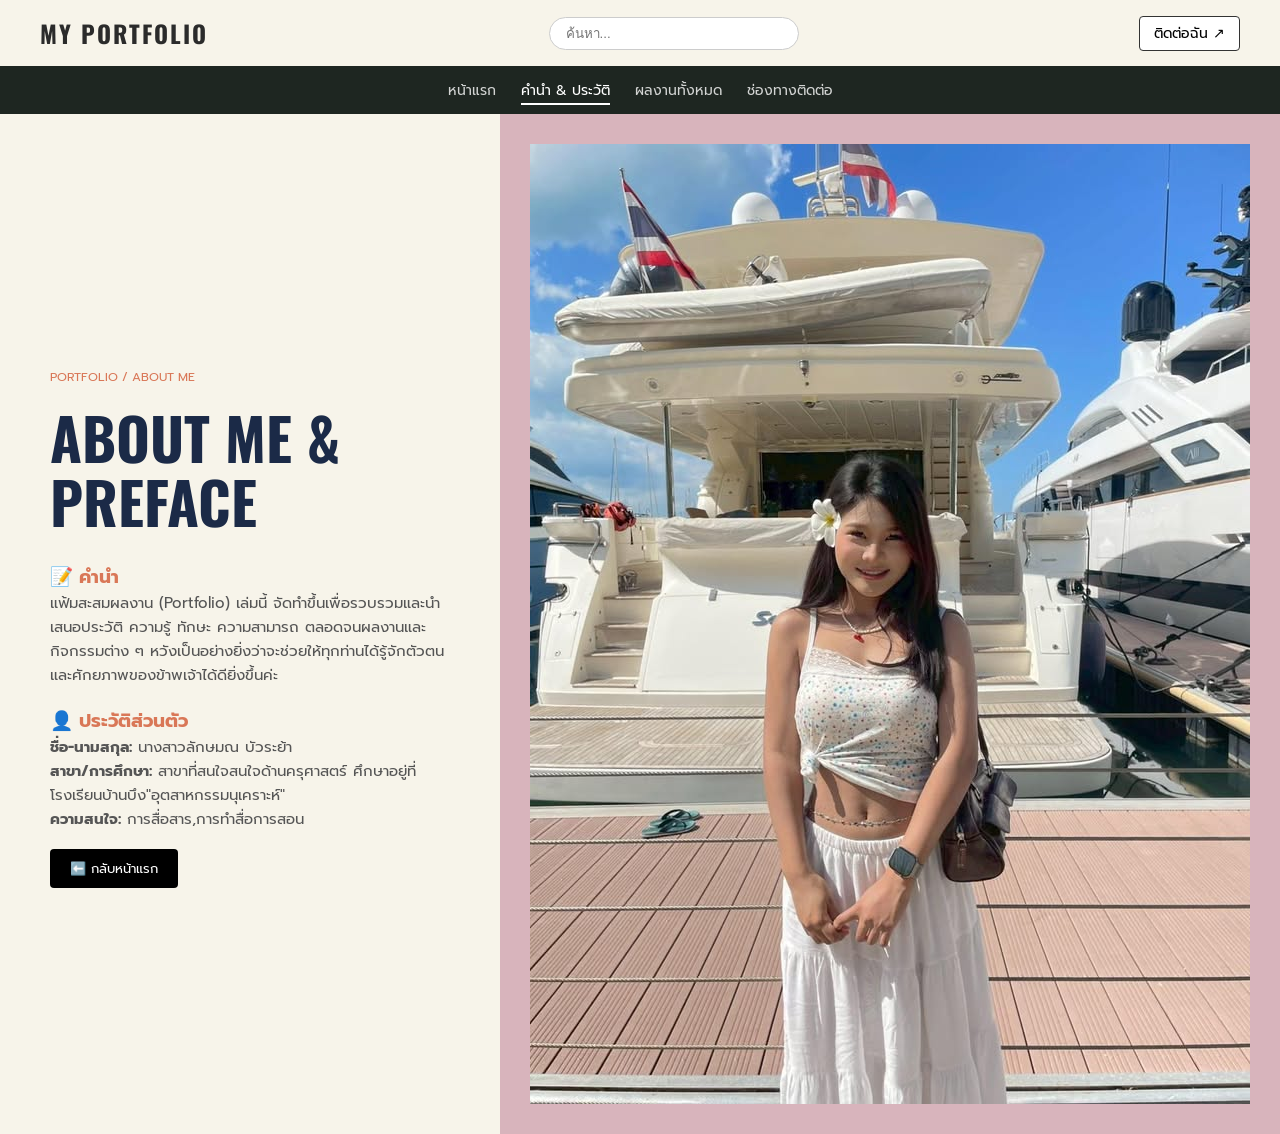
==== about.html @ 9c7f18c9 "Update about.html" ====
<!DOCTYPE html>
<html lang="th">
<head>
    <meta charset="UTF-8">
    <meta name="viewport" content="width=device-width, initial-scale=1.0">
    <title>คำนำ & ประวัติ - MY PORTFOLIO</title>
    <link rel="stylesheet" href="style.css">
</head>
<body>

    <div class="top-nav">
        <div class="logo">MY PORTFOLIO</div>
        <div class="search-box">
            <input type="text" placeholder="ค้นหา...">
        </div>
        <div class="top-actions">
            <a href="contact.html" class="btn-map">ติดต่อฉัน ↗</a>
        </div>
    </div>

    <nav class="main-nav">
        <ul>
            <li><a href="index.html">หน้าแรก</a></li>
            <li><a href="about.html" class="active">คำนำ & ประวัติ</a></li>
            <li><a href="projects.html">ผลงานทั้งหมด</a></li>
            <li><a href="contact.html">ช่องทางติดต่อ</a></li>
        </ul>
    </nav>

    <section class="hero">
        <div class="hero-left" style="flex: 1.2;">
            <div class="breadcrumb">Portfolio / About Me</div>
            <h1>ABOUT ME & PREFACE</h1>
            
            <h3 style="margin-top: 10px; color: #d97757;">📝 คำนำ</h3>
            <p style="margin-bottom: 20px;">
                แฟ้มสะสมผลงาน (Portfolio) เล่มนี้ จัดทำขึ้นเพื่อรวบรวมและนำเสนอประวัติ ความรู้ ทักษะ ความสามารถ ตลอดจนผลงานและกิจกรรมต่าง ๆ หวังเป็นอย่างยิ่งว่าจะช่วยให้ทุกท่านได้รู้จักตัวตน และศักยภาพของข้าพเจ้าได้ดียิ่งขึ้นค่ะ
            </p>

            <h3 style="color: #d97757;">👤 ประวัติส่วนตัว</h3>
            <p>
                <strong>ชื่อ-นามสกุล:</strong> นางสาวลักษมณ บัวระย้า<br>
                <strong>สาขา/การศึกษา:</strong> สาขาที่สนใจสนใจด้านครุศาสตร์ ศึกษาอยู่ที่โรงเรียนบ้านบึง"อุตสาหกรรมนุเคราะห์"<br>
                <strong>ความสนใจ:</strong> การสื่อสาร,การทำสื่อการสอน
            </p>

            <div style="margin-top: 25px;">
                <a href="index.html" class="btn-details">⬅️ กลับหน้าแรก</a>
            </div>
        </div>
        
        <div class="hero-right" style="flex: 0.8; justify-content: center; align-items: center; padding: 30px;">
            <img src="MF.jpg">
        </div>
    </section>

</body>
</html>
---- style.css ----
@import url('https://fonts.googleapis.com/css2?family=Oswald:wght@600;700&family=Prompt:wght@300;400;600&display=swap');

* {
    box-sizing: border-box;
    margin: 0;
    padding: 0;
}

body {
    font-family: 'Prompt', sans-serif;
    background-color: #f7f4ea;
    color: #2b2b2b;
}

/* Top Navigation Header */
.top-nav {
    display: flex;
    justify-content: space-between;
    align-items: center;
    padding: 15px 40px;
    background-color: #f7f4ea;
}

.logo {
    font-family: 'Oswald', sans-serif;
    font-size: 24px;
    letter-spacing: 2px;
    font-weight: bold;
}

.search-box input {
    padding: 8px 16px;
    border-radius: 20px;
    border: 1px solid #ccc;
    width: 250px;
    outline: none;
}

.top-actions {
    display: flex;
    gap: 15px;
    align-items: center;
}

.btn-map {
    background: #fff;
    border: 1px solid #333;
    padding: 6px 14px;
    border-radius: 4px;
    cursor: pointer;
    text-decoration: none;
    color: #000;
    font-size: 14px;
}

/* Main Navigation Bar */
.main-nav {
    background-color: #1e2621;
    padding: 12px 0;
}

.main-nav ul {
    display: flex;
    justify-content: center;
    list-style: none;
    gap: 25px;
}

.main-nav a {
    color: #fff;
    text-decoration: none;
    font-size: 14px;
    opacity: 0.8;
}

.main-nav a:hover, .main-nav a.active {
    opacity: 1;
    border-bottom: 2px solid #fff;
    padding-bottom: 2px;
}

/* Hero Section Layout */
.hero {
    display: flex;
    min-height: 420px;
}

.hero-left {
    flex: 1.2;
    padding: 60px 50px;
    display: flex;
    flex-direction: column;
    justify-content: center;
}

.breadcrumb {
    font-size: 12px;
    color: #d97757;
    margin-bottom: 20px;
    text-transform: uppercase;
}

.hero-left h1 {
    font-family: 'Oswald', sans-serif;
    font-size: 58px;
    line-height: 1.1;
    color: #1b2a47;
    margin-bottom: 20px;
    text-transform: uppercase;
}

.hero-left p {
    font-size: 15px;
    color: #555;
    max-width: 480px;
    line-height: 1.6;
}

.hero-right {
    flex: 1;
    background-color: #d8b4bc;
    display: flex;
    flex-direction: column;
}

.hero-img {
    width: 100%;
    height: 72%;
    object-fit: cover;
}

.hero-card-info {
    padding: 20px 30px;
    display: flex;
    justify-content: space-between;
    align-items: center;
    height: 28%;
}

.hero-card-text h3 {
    font-size: 16px;
    color: #111;
}

.hero-card-text p {
    font-size: 13px;
    color: #444;
}

.btn-details {
    background-color: #000;
    color: #fff;
    border: none;
    padding: 10px 20px;
    border-radius: 4px;
    cursor: pointer;
    text-decoration: none;
    font-size: 13px;
}

/* Bottom Dark Section */
.portfolio-section {
    background-color: #2c3e66;
    color: #fff;
    padding: 50px;
}

.portfolio-section h2 {
    font-size: 28px;
    margin-bottom: 20px;
}

.filter-bar {
    display: flex;
    gap: 10px;
    margin-bottom: 30px;
}

.filter-btn {
    background: rgba(255, 255, 255, 0.2);
    color: #fff;
    border: none;
    padding: 8px 18px;
    border-radius: 20px;
    cursor: pointer;
}

.grid-container {
    display: grid;
    grid-template-columns: repeat(auto-fit, minmax(260px, 1fr));
    gap: 20px;
}

.project-card {
    background: #fff;
    border-radius: 8px;
    overflow: hidden;
    color: #333;
}

.project-card img {
    width: 100%;
    height: 180px;
    object-fit: cover;
}

.project-info {
    padding: 15px;
}
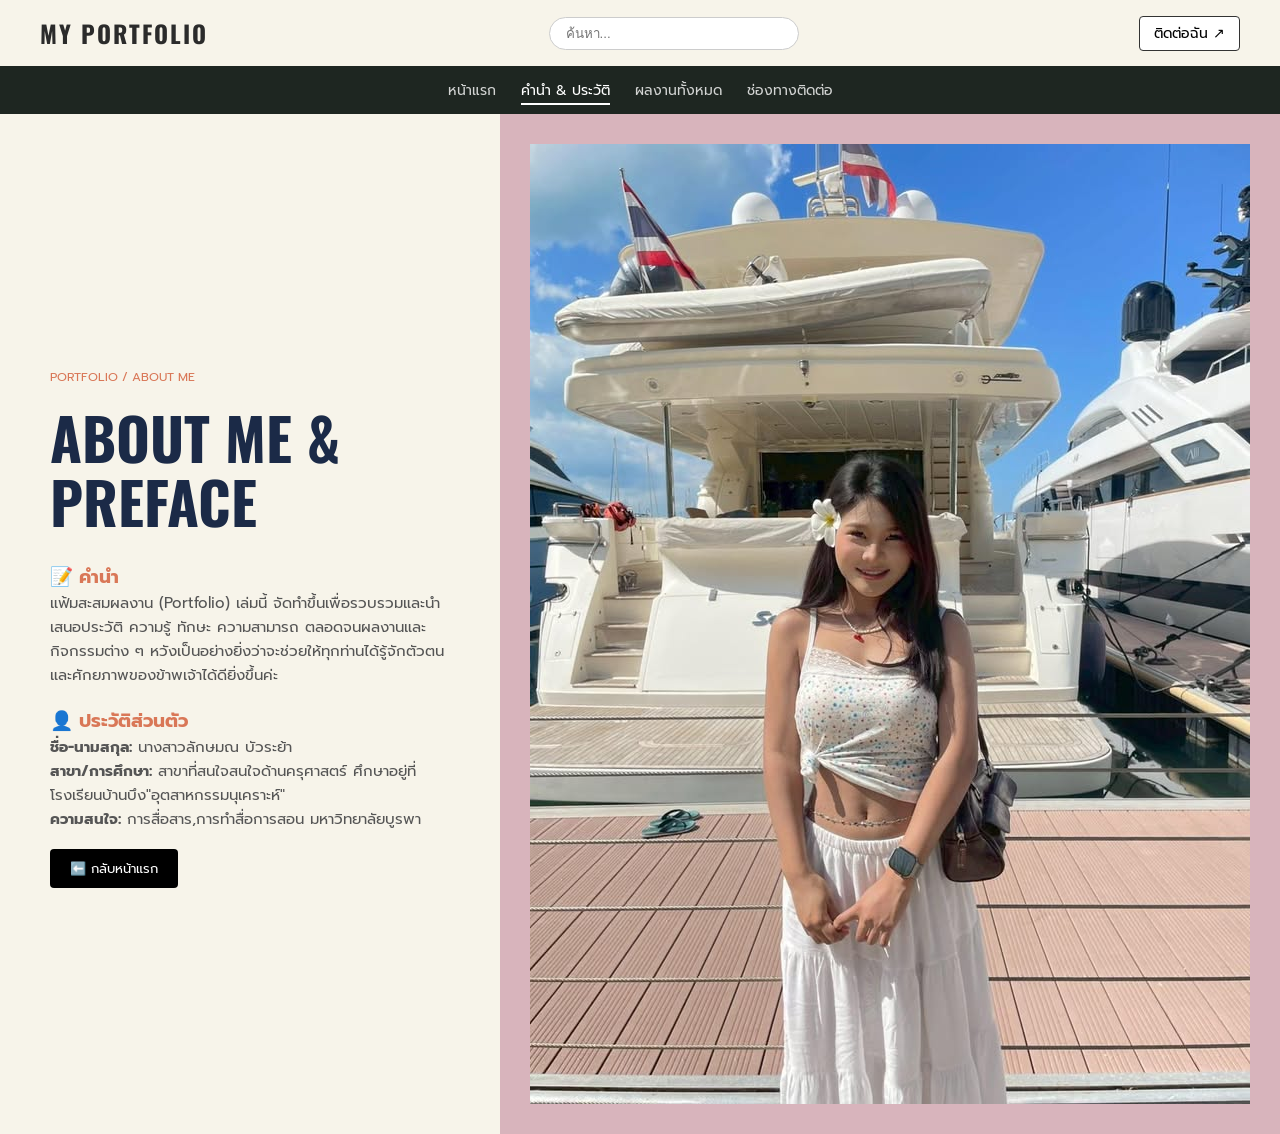
==== commit 468ba0d5: "Update about.html" ====
--- a/about.html
+++ b/about.html
@@ -41,7 +41,7 @@
             <p>
                 <strong>ชื่อ-นามสกุล:</strong> นางสาวลักษมณ บัวระย้า<br>
                 <strong>สาขา/การศึกษา:</strong> สาขาที่สนใจสนใจด้านครุศาสตร์ ศึกษาอยู่ที่โรงเรียนบ้านบึง"อุตสาหกรรมนุเคราะห์"<br>
-                <strong>ความสนใจ:</strong> การสื่อสาร,การทำสื่อการสอน
+                <strong>ความสนใจ:</strong> การสื่อสาร,การทำสื่อการสอน มหาวิทยาลัยบูรพา
             </p>
 
             <div style="margin-top: 25px;">
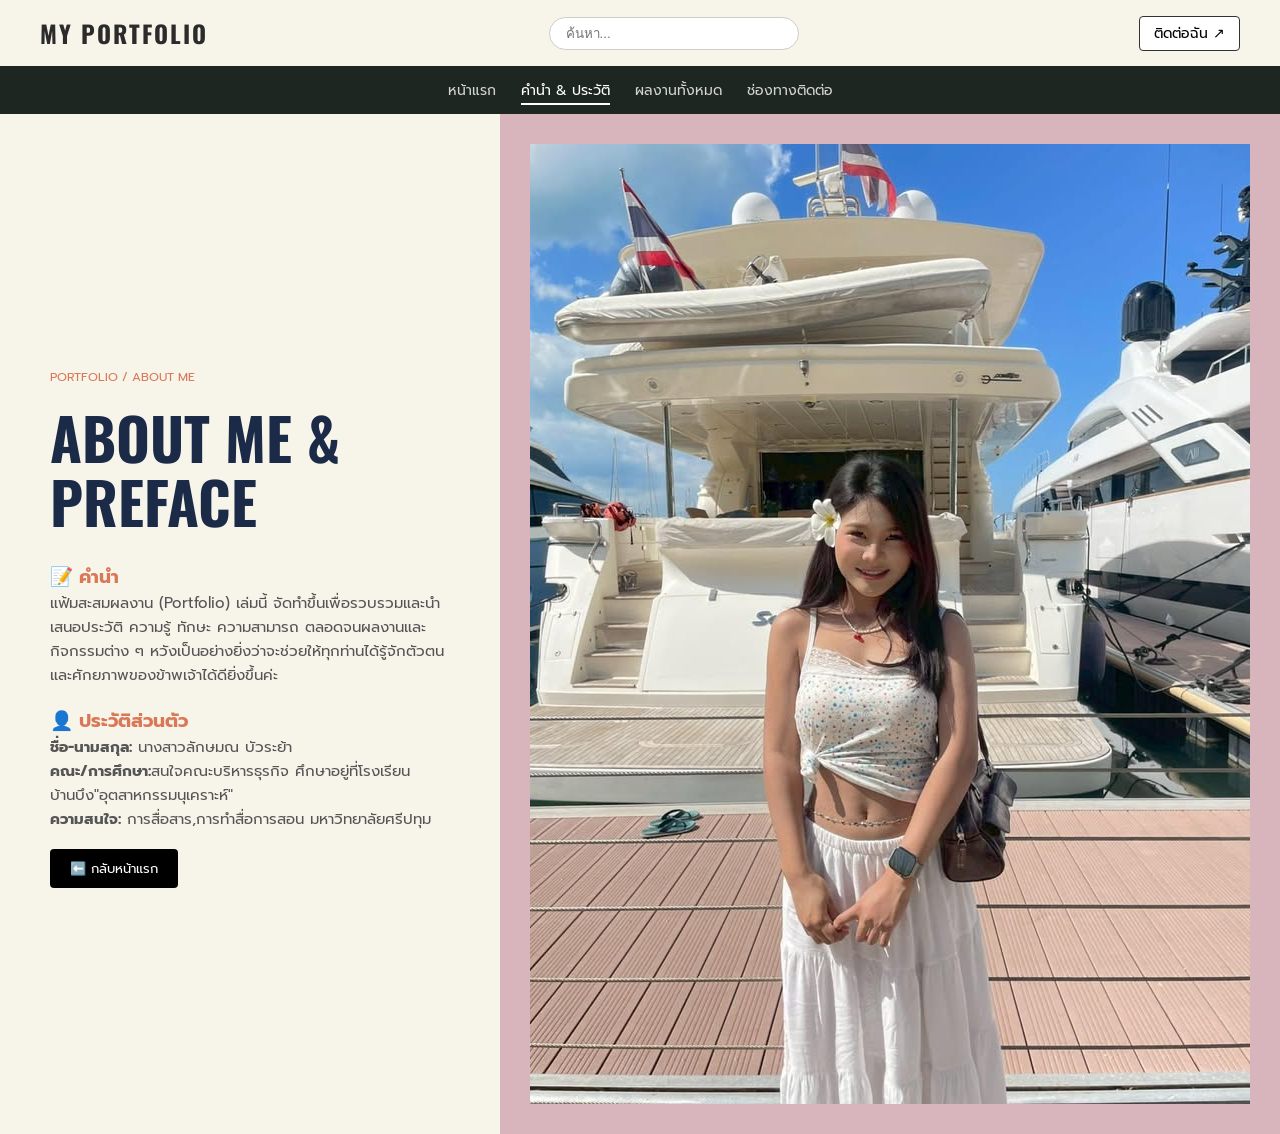
==== commit 79a265c3: "Update about.html" ====
--- a/about.html
+++ b/about.html
@@ -40,8 +40,8 @@
             <h3 style="color: #d97757;">👤 ประวัติส่วนตัว</h3>
             <p>
                 <strong>ชื่อ-นามสกุล:</strong> นางสาวลักษมณ บัวระย้า<br>
-                <strong>สาขา/การศึกษา:</strong> สาขาที่สนใจสนใจด้านครุศาสตร์ ศึกษาอยู่ที่โรงเรียนบ้านบึง"อุตสาหกรรมนุเคราะห์"<br>
-                <strong>ความสนใจ:</strong> การสื่อสาร,การทำสื่อการสอน มหาวิทยาลัยบูรพา
+                <strong>คณะ/การศึกษา:</strong>สนใจคณะบริหารธุรกิจ  ศึกษาอยู่ที่โรงเรียนบ้านบึง"อุตสาหกรรมนุเคราะห์"<br>
+                <strong>ความสนใจ:</strong> การสื่อสาร,การทำสื่อการสอน มหาวิทยาลัยศรีปทุม
             </p>
 
             <div style="margin-top: 25px;">
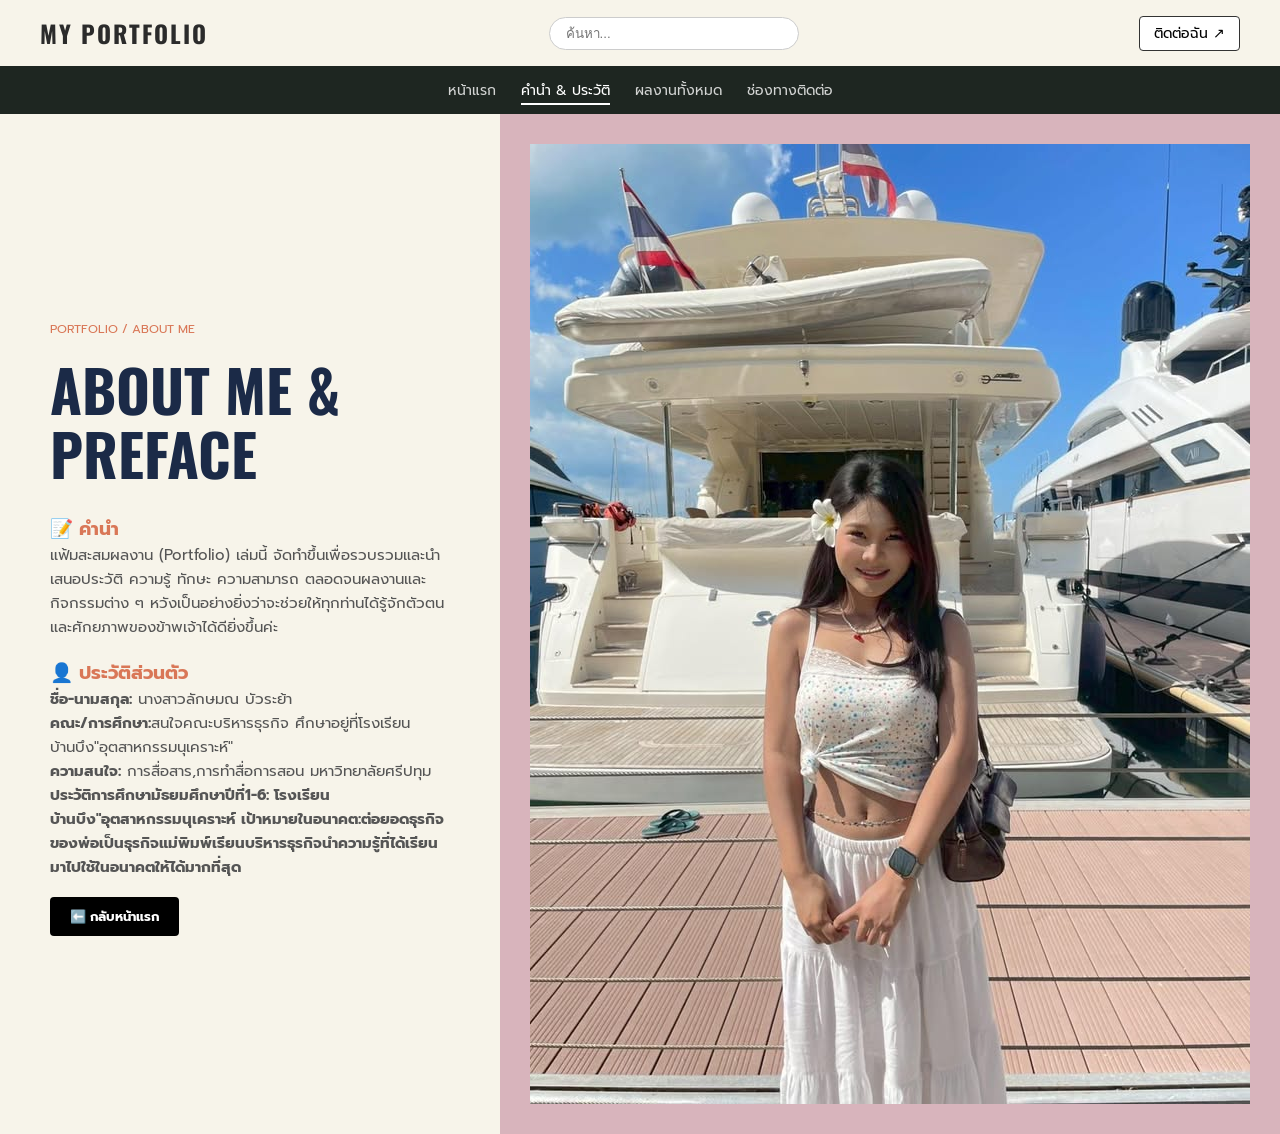
==== commit bea23d81: "Update about.html" ====
--- a/about.html
+++ b/about.html
@@ -42,6 +42,8 @@
                 <strong>ชื่อ-นามสกุล:</strong> นางสาวลักษมณ บัวระย้า<br>
                 <strong>คณะ/การศึกษา:</strong>สนใจคณะบริหารธุรกิจ  ศึกษาอยู่ที่โรงเรียนบ้านบึง"อุตสาหกรรมนุเคราะห์"<br>
                 <strong>ความสนใจ:</strong> การสื่อสาร,การทำสื่อการสอน มหาวิทยาลัยศรีปทุม
+                <strong>ประวัติการศึกษามัธยมศึกษาปีที่1-6:<strong> โรงเรียนบ้านบึง"อุตสาหกรรมนุเคราะห์
+                <strong>เป้าหมายในอนาคต:<strong>ต่อยอดธุรกิจของพ่อเป็นธุรกิจแม่พิมพ์เรียนบริหารธุรกิจนำความรู้ที่ได้เรียนมาไปใช้ในอนาคตให้ได้มากที่สุด
             </p>
 
             <div style="margin-top: 25px;">
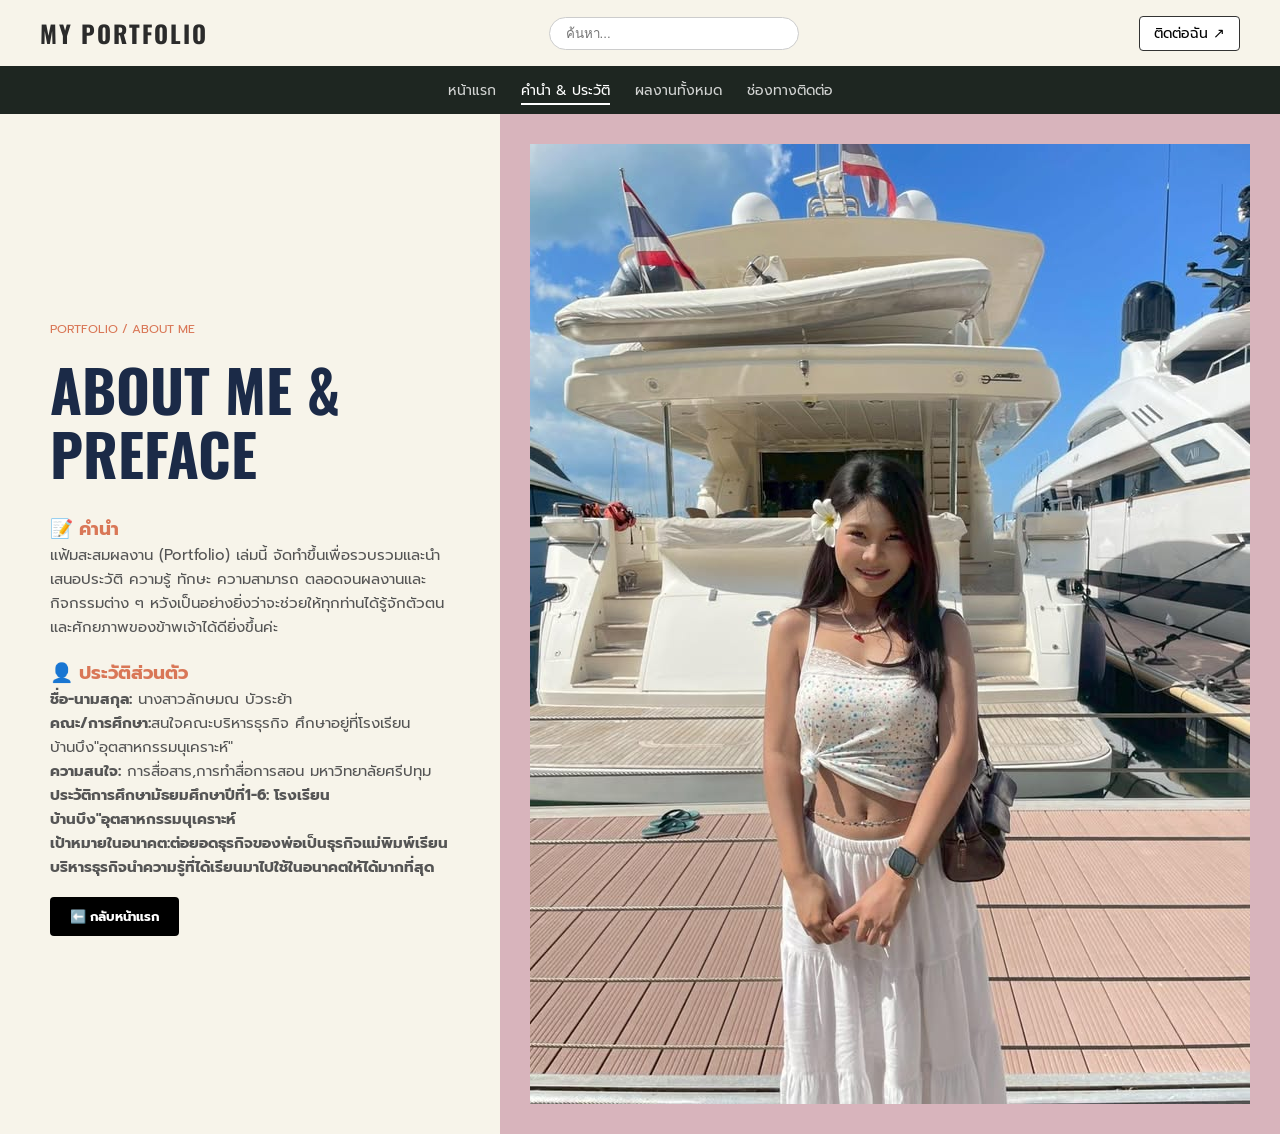
==== commit 04f08321: "Update about.html" ====
--- a/about.html
+++ b/about.html
@@ -41,9 +41,9 @@
             <p>
                 <strong>ชื่อ-นามสกุล:</strong> นางสาวลักษมณ บัวระย้า<br>
                 <strong>คณะ/การศึกษา:</strong>สนใจคณะบริหารธุรกิจ  ศึกษาอยู่ที่โรงเรียนบ้านบึง"อุตสาหกรรมนุเคราะห์"<br>
-                <strong>ความสนใจ:</strong> การสื่อสาร,การทำสื่อการสอน มหาวิทยาลัยศรีปทุม
-                <strong>ประวัติการศึกษามัธยมศึกษาปีที่1-6:<strong> โรงเรียนบ้านบึง"อุตสาหกรรมนุเคราะห์
-                <strong>เป้าหมายในอนาคต:<strong>ต่อยอดธุรกิจของพ่อเป็นธุรกิจแม่พิมพ์เรียนบริหารธุรกิจนำความรู้ที่ได้เรียนมาไปใช้ในอนาคตให้ได้มากที่สุด
+                <strong>ความสนใจ:</strong> การสื่อสาร,การทำสื่อการสอน มหาวิทยาลัยศรีปทุม<br>
+                <strong>ประวัติการศึกษามัธยมศึกษาปีที่1-6:<strong> โรงเรียนบ้านบึง"อุตสาหกรรมนุเคราะห์<br>
+                <strong>เป้าหมายในอนาคต:<strong>ต่อยอดธุรกิจของพ่อเป็นธุรกิจแม่พิมพ์เรียนบริหารธุรกิจนำความรู้ที่ได้เรียนมาไปใช้ในอนาคตให้ได้มากที่สุด<br>
             </p>
 
             <div style="margin-top: 25px;">
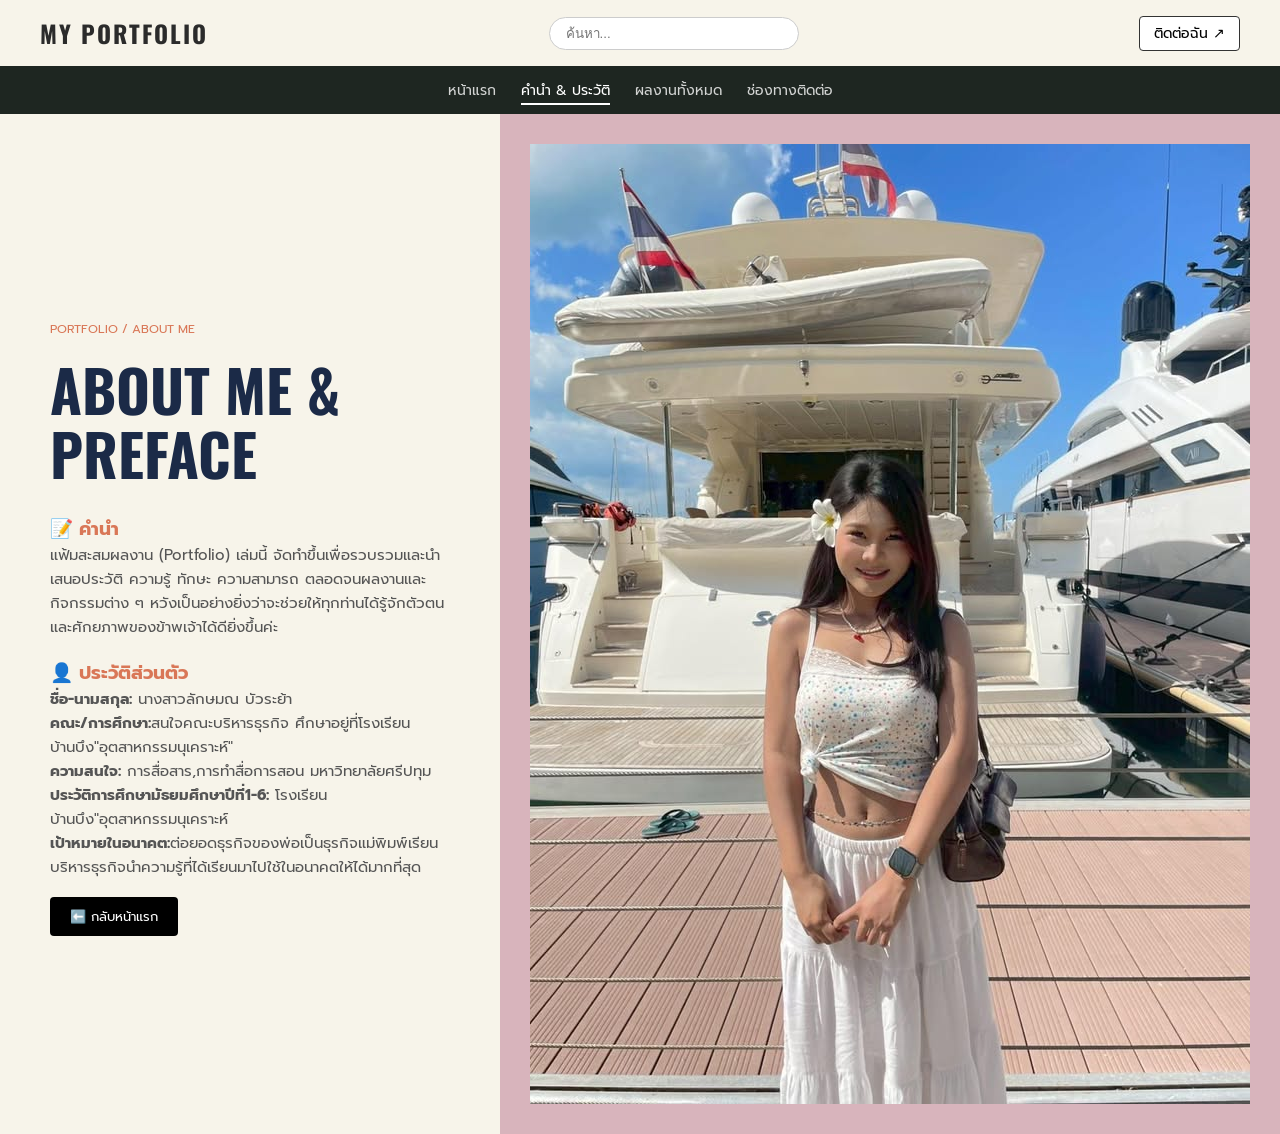
==== commit 7a51ba8f: "Update about.html" ====
--- a/about.html
+++ b/about.html
@@ -42,8 +42,8 @@
                 <strong>ชื่อ-นามสกุล:</strong> นางสาวลักษมณ บัวระย้า<br>
                 <strong>คณะ/การศึกษา:</strong>สนใจคณะบริหารธุรกิจ  ศึกษาอยู่ที่โรงเรียนบ้านบึง"อุตสาหกรรมนุเคราะห์"<br>
                 <strong>ความสนใจ:</strong> การสื่อสาร,การทำสื่อการสอน มหาวิทยาลัยศรีปทุม<br>
-                <strong>ประวัติการศึกษามัธยมศึกษาปีที่1-6:<strong> โรงเรียนบ้านบึง"อุตสาหกรรมนุเคราะห์<br>
-                <strong>เป้าหมายในอนาคต:<strong>ต่อยอดธุรกิจของพ่อเป็นธุรกิจแม่พิมพ์เรียนบริหารธุรกิจนำความรู้ที่ได้เรียนมาไปใช้ในอนาคตให้ได้มากที่สุด<br>
+            <p><strong>ประวัติการศึกษามัธยมศึกษาปีที่1-6:</strong> โรงเรียนบ้านบึง"อุตสาหกรรมนุเคราะห์<br> <p>
+            <p><strong>เป้าหมายในอนาคต:</strong>ต่อยอดธุรกิจของพ่อเป็นธุรกิจแม่พิมพ์เรียนบริหารธุรกิจนำความรู้ที่ได้เรียนมาไปใช้ในอนาคตให้ได้มากที่สุด<br>
             </p>
 
             <div style="margin-top: 25px;">
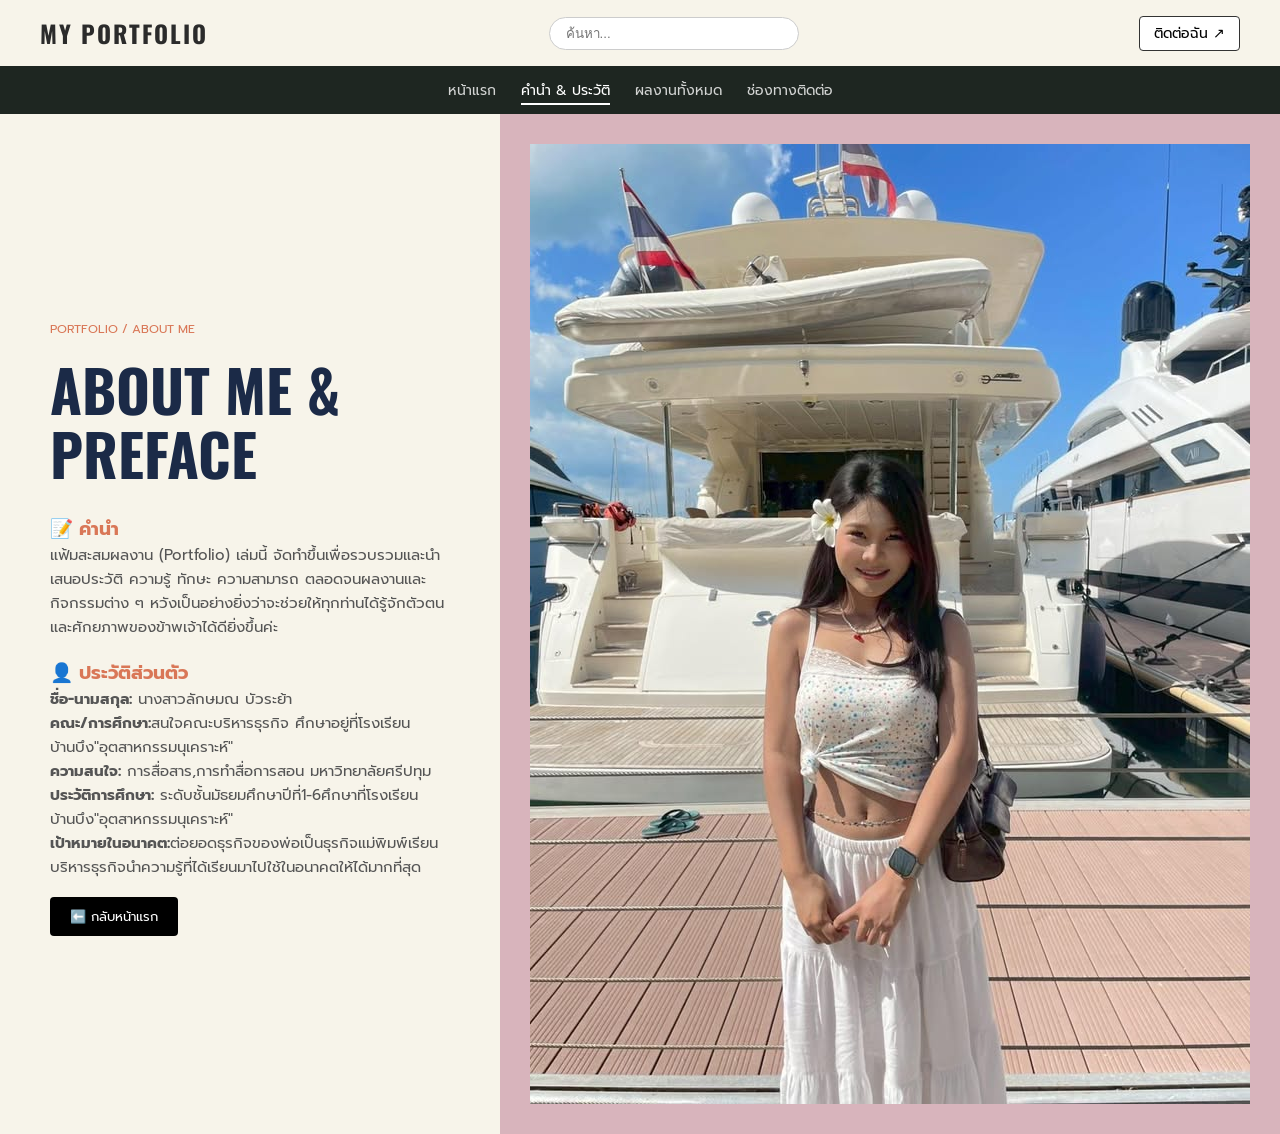
==== commit 22879a9a: "Update about.html" ====
--- a/about.html
+++ b/about.html
@@ -42,8 +42,8 @@
                 <strong>ชื่อ-นามสกุล:</strong> นางสาวลักษมณ บัวระย้า<br>
                 <strong>คณะ/การศึกษา:</strong>สนใจคณะบริหารธุรกิจ  ศึกษาอยู่ที่โรงเรียนบ้านบึง"อุตสาหกรรมนุเคราะห์"<br>
                 <strong>ความสนใจ:</strong> การสื่อสาร,การทำสื่อการสอน มหาวิทยาลัยศรีปทุม<br>
-            <p><strong>ประวัติการศึกษามัธยมศึกษาปีที่1-6:</strong> โรงเรียนบ้านบึง"อุตสาหกรรมนุเคราะห์<br> <p>
-            <p><strong>เป้าหมายในอนาคต:</strong>ต่อยอดธุรกิจของพ่อเป็นธุรกิจแม่พิมพ์เรียนบริหารธุรกิจนำความรู้ที่ได้เรียนมาไปใช้ในอนาคตให้ได้มากที่สุด<br>
+                <strong>ประวัติการศึกษา:</strong> ระดับชั้นมัธยมศึกษาปีที่1-6ศึกษาที่โรงเรียนบ้านบึง"อุตสาหกรรมนุเคราะห์"<br>
+                <strong>เป้าหมายในอนาคต:</strong>ต่อยอดธุรกิจของพ่อเป็นธุรกิจแม่พิมพ์เรียนบริหารธุรกิจนำความรู้ที่ได้เรียนมาไปใช้ในอนาคตให้ได้มากที่สุด<br>
             </p>
 
             <div style="margin-top: 25px;">
